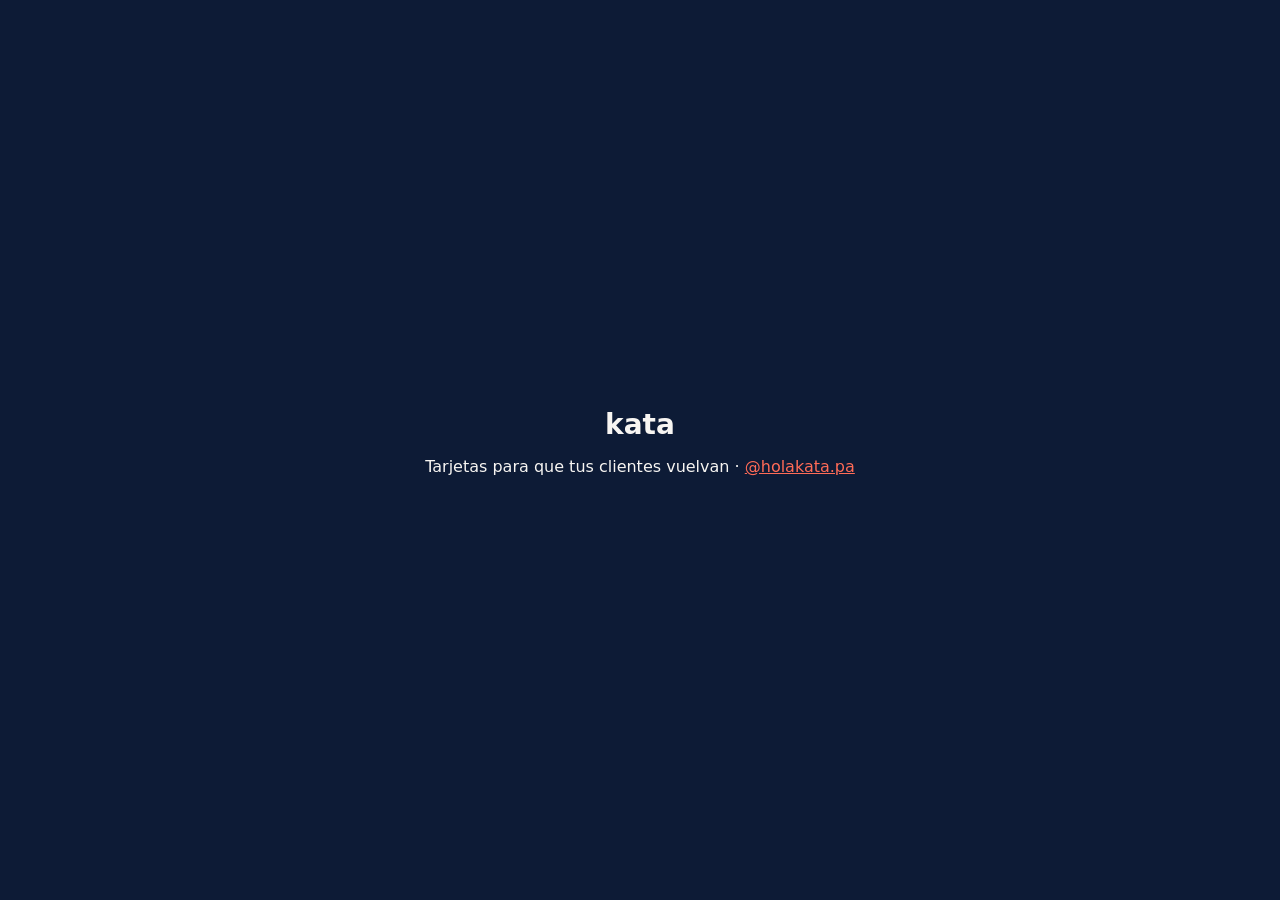
==== index.html @ 75b2d617 "Base de tarjetas Kata: tarjeta de sellos, tarjeta de regalo y panel de recepción" ====
<!doctype html><html lang="es"><head><meta charset="utf-8"><meta name="viewport" content="width=device-width, initial-scale=1"><title>Kata Studio</title>
<style>body{margin:0;min-height:100vh;display:grid;place-items:center;background:#0D1B36;color:#F7F5F2;font-family:system-ui,sans-serif;text-align:center}a{color:#FF6B57}</style></head>
<body><div><p style="font-size:28px;font-weight:800;margin:0">kata</p><p>Tarjetas para que tus clientes vuelvan · <a href="https://www.instagram.com/holakata.pa/">@holakata.pa</a></p></div></body></html>
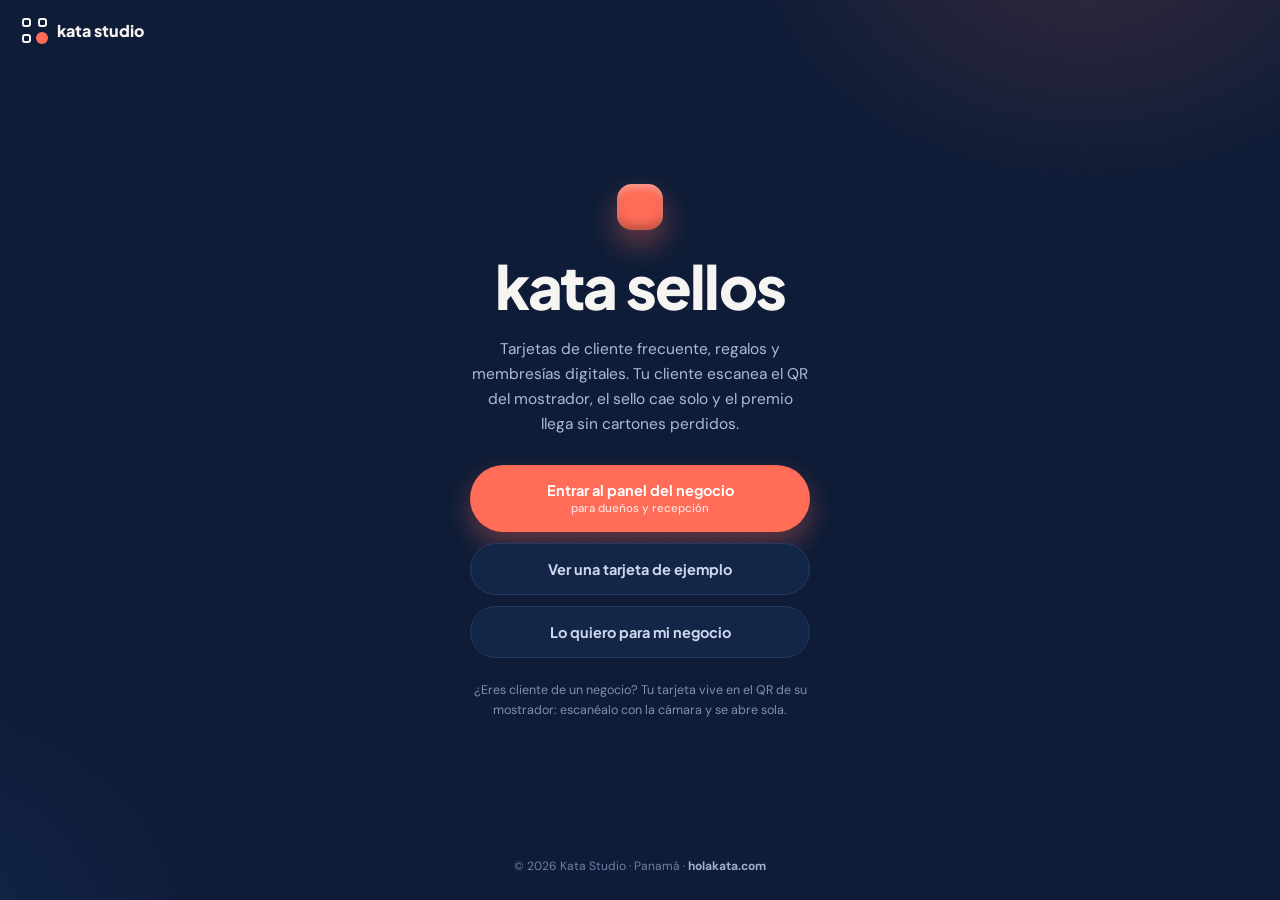
==== commit 9d58fc59: "Portada de kata sellos en la raíz y bienvenida de Kata Studio en el acceso del panel Co-Authored-By:" ====
--- a/index.html
+++ b/index.html
@@ -1,3 +1,49 @@
-<!doctype html><html lang="es"><head><meta charset="utf-8"><meta name="viewport" content="width=device-width, initial-scale=1"><title>Kata Studio</title>
-<style>body{margin:0;min-height:100vh;display:grid;place-items:center;background:#0D1B36;color:#F7F5F2;font-family:system-ui,sans-serif;text-align:center}a{color:#FF6B57}</style></head>
-<body><div><p style="font-size:28px;font-weight:800;margin:0">kata</p><p>Tarjetas para que tus clientes vuelvan · <a href="https://www.instagram.com/holakata.pa/">@holakata.pa</a></p></div></body></html>
+<!doctype html>
+<html lang="es"><head>
+<meta charset="utf-8">
+<meta name="kata-version" content="0">
+<meta name="viewport" content="width=device-width,initial-scale=1">
+<title>kata sellos · Kata Studio</title>
+<meta name="description" content="Tarjetas de cliente frecuente, regalos y membresías digitales con QR. Un producto de Kata Studio, Panamá.">
+<link rel="icon" href="data:image/svg+xml,%3Csvg xmlns='http://www.w3.org/2000/svg' viewBox='0 0 64 64'%3E%3Crect width='64' height='64' rx='14' fill='%230D1B36'/%3E%3Crect x='12' y='12' width='14' height='14' rx='4' fill='none' stroke='%23F7F5F2' stroke-width='5'/%3E%3Crect x='38' y='12' width='14' height='14' rx='4' fill='none' stroke='%23F7F5F2' stroke-width='5'/%3E%3Crect x='12' y='38' width='14' height='14' rx='4' fill='none' stroke='%23F7F5F2' stroke-width='5'/%3E%3Ccircle cx='45' cy='45' r='9' fill='%23FF6B57'/%3E%3C/svg%3E">
+<link rel="preconnect" href="https://fonts.googleapis.com"><link rel="preconnect" href="https://fonts.gstatic.com" crossorigin>
+<link href="https://fonts.googleapis.com/css2?family=Plus+Jakarta+Sans:wght@700;800&family=DM+Sans:opsz,wght@9..40,400;9..40,500;9..40,700&display=swap" rel="stylesheet">
+<style>
+:root{--noche:#0D1B36;--hueso:#F7F5F2;--ac:#FF6B57;--acT:#fff}
+*{margin:0;box-sizing:border-box}
+body{min-height:100svh;display:flex;flex-direction:column;font-family:"DM Sans",sans-serif;color:var(--hueso);background:radial-gradient(500px 360px at 85% -60px,color-mix(in srgb,var(--ac) 16%,transparent),transparent 70%),radial-gradient(520px 420px at -120px 105%,#13254a,transparent 65%),var(--noche)}
+body:after{content:"";position:fixed;inset:0;pointer-events:none;opacity:.4;background-image:url("data:image/svg+xml,%3Csvg xmlns='http://www.w3.org/2000/svg' width='140' height='140'%3E%3Cfilter id='n'%3E%3CfeTurbulence type='fractalNoise' baseFrequency='.85' numOctaves='2'/%3E%3CfeColorMatrix values='0 0 0 0 1 0 0 0 0 1 0 0 0 0 1 0 0 0 .04 0'/%3E%3C/filter%3E%3Crect width='140' height='140' filter='url(%23n)'/%3E%3C/svg%3E")}
+a{color:inherit;text-decoration:none}
+nav{padding:18px 22px}
+.logo{display:inline-flex;align-items:center;gap:10px;font-family:"Plus Jakarta Sans";font-weight:800;font-size:16px}
+.mark{width:25px;height:25px;position:relative}
+.mark i{position:absolute;width:9px;height:9px;border:2.5px solid var(--hueso);border-radius:3px}
+.mark i:nth-child(1){top:0;left:0}.mark i:nth-child(2){top:0;right:0}.mark i:nth-child(3){bottom:0;left:0}
+.mark b{position:absolute;right:-1px;bottom:-1px;width:12px;height:12px;background:var(--ac);border-radius:50%}
+main{flex:1;display:grid;place-items:center;padding:30px 22px 50px;text-align:center}
+.dot{width:46px;height:46px;border-radius:15px;margin:0 auto;background:var(--ac);box-shadow:inset 0 -5px 9px rgba(0,0,0,.25),inset 0 4px 6px rgba(255,255,255,.35),0 14px 30px color-mix(in srgb,var(--ac) 40%,transparent)}
+h1{font-family:"Plus Jakarta Sans";font-weight:800;font-size:clamp(40px,11vw,60px);letter-spacing:-1.8px;margin-top:18px}
+.pitch{margin:14px auto 0;max-width:340px;font-size:15.5px;line-height:1.6;color:#aebad4}
+.botones{display:grid;gap:11px;margin:28px auto 0;max-width:340px;width:100%}
+.btn{display:block;font-family:"Plus Jakarta Sans";font-weight:700;font-size:14.5px;padding:16px 20px;border-radius:999px;background:var(--ac);color:var(--acT);box-shadow:0 12px 26px color-mix(in srgb,var(--ac) 35%,transparent);transition:.25s}
+.btn:hover{transform:translateY(-2px)}
+.btn.sec{background:#132547;color:#cdd8ee;border:1px solid #24395f;box-shadow:none}
+.btn small{display:block;font-family:"DM Sans";font-weight:500;font-size:11.5px;opacity:.8;margin-top:2px}
+.nota{margin:22px auto 0;max-width:340px;font-size:12.5px;line-height:1.6;color:#7d8fb3}
+footer{padding:0 22px 26px;text-align:center;font-size:12px;color:#6d80a6}
+footer a{font-weight:700;color:#9fb0cf}
+</style></head><body>
+<nav><a class="logo" href="https://holakata.com/"><span class="mark"><i></i><i></i><i></i><b></b></span>kata studio</a></nav>
+<main><div>
+ <div class="dot"></div>
+ <h1>kata sellos</h1>
+ <p class="pitch">Tarjetas de cliente frecuente, regalos y membresías digitales. Tu cliente escanea el QR del mostrador, el sello cae solo y el premio llega sin cartones perdidos.</p>
+ <div class="botones">
+  <a class="btn" href="panel/">Entrar al panel del negocio<small>para dueños y recepción</small></a>
+  <a class="btn sec" href="t/?n=jazmin">Ver una tarjeta de ejemplo</a>
+  <a class="btn sec" href="https://wa.me/50767929782?text=Hola%20Kata%2C%20quiero%20kata%20sellos%20para%20mi%20negocio">Lo quiero para mi negocio</a>
+ </div>
+ <p class="nota">¿Eres cliente de un negocio? Tu tarjeta vive en el QR de su mostrador: escanéalo con la cámara y se abre sola.</p>
+</div></main>
+<footer>© 2026 Kata Studio · Panamá · <a href="https://holakata.com/">holakata.com</a></footer>
+</body></html>
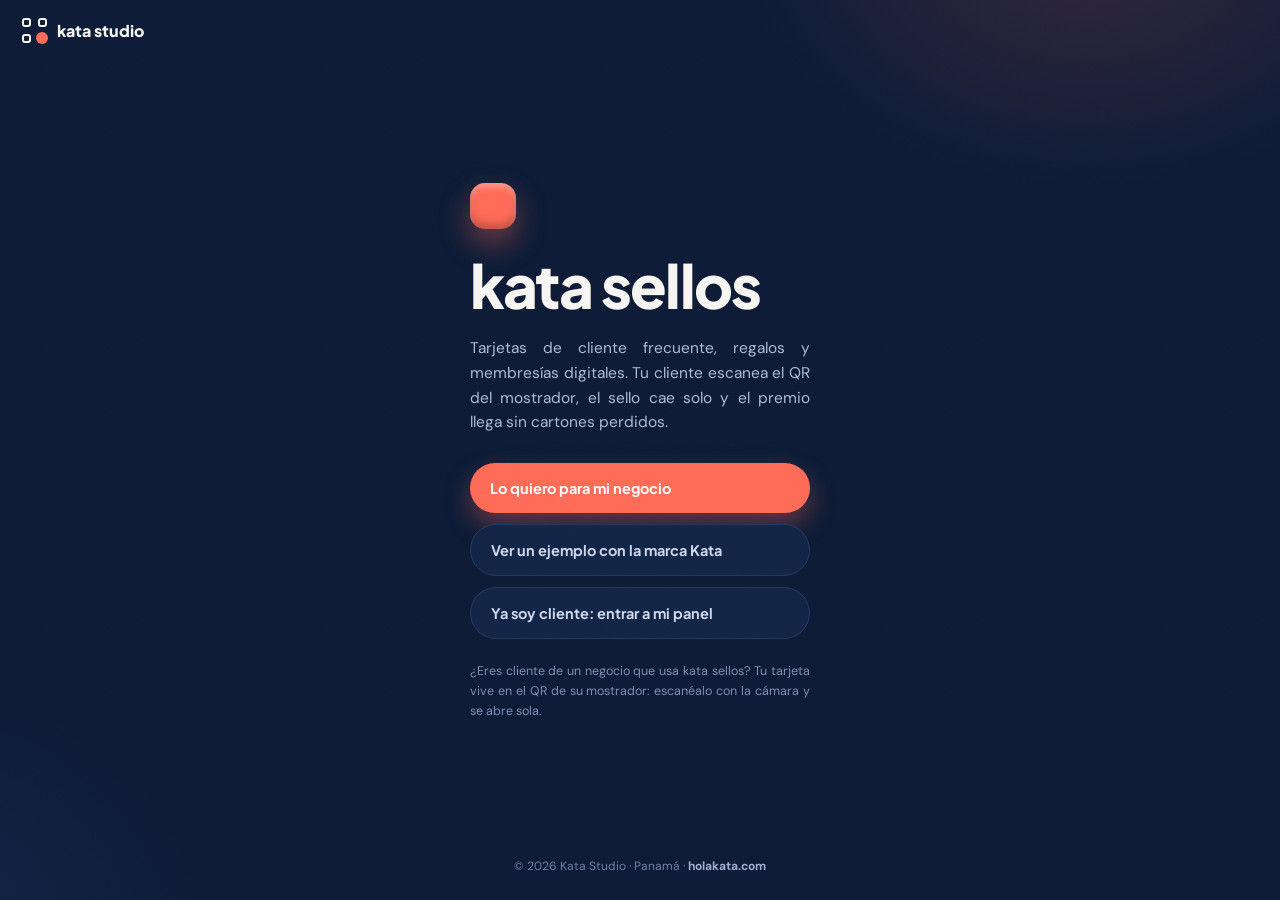
==== commit 1bb7e106: "Portada de kata sellos sin la tarjeta del cliente: ejemplo de marca Kata y acceso de clientes discre" ====
--- a/index.html
+++ b/index.html
@@ -20,16 +20,17 @@
 .mark i{position:absolute;width:9px;height:9px;border:2.5px solid var(--hueso);border-radius:3px}
 .mark i:nth-child(1){top:0;left:0}.mark i:nth-child(2){top:0;right:0}.mark i:nth-child(3){bottom:0;left:0}
 .mark b{position:absolute;right:-1px;bottom:-1px;width:12px;height:12px;background:var(--ac);border-radius:50%}
-main{flex:1;display:grid;place-items:center;padding:30px 22px 50px;text-align:center}
-.dot{width:46px;height:46px;border-radius:15px;margin:0 auto;background:var(--ac);box-shadow:inset 0 -5px 9px rgba(0,0,0,.25),inset 0 4px 6px rgba(255,255,255,.35),0 14px 30px color-mix(in srgb,var(--ac) 40%,transparent)}
+main{flex:1;display:grid;place-items:center;padding:30px 22px 50px}
+main>div{max-width:370px;text-align:left}
+.dot{width:46px;height:46px;border-radius:15px;background:var(--ac);box-shadow:inset 0 -5px 9px rgba(0,0,0,.25),inset 0 4px 6px rgba(255,255,255,.35),0 14px 30px color-mix(in srgb,var(--ac) 40%,transparent)}
 h1{font-family:"Plus Jakarta Sans";font-weight:800;font-size:clamp(40px,11vw,60px);letter-spacing:-1.8px;margin-top:18px}
-.pitch{margin:14px auto 0;max-width:340px;font-size:15.5px;line-height:1.6;color:#aebad4}
-.botones{display:grid;gap:11px;margin:28px auto 0;max-width:340px;width:100%}
+.pitch{margin:14px auto 0;max-width:340px;font-size:15.5px;line-height:1.6;color:#aebad4;text-align:justify}
+.botones{display:grid;gap:11px;margin:28px 0 0;max-width:340px;width:100%}
 .btn{display:block;font-family:"Plus Jakarta Sans";font-weight:700;font-size:14.5px;padding:16px 20px;border-radius:999px;background:var(--ac);color:var(--acT);box-shadow:0 12px 26px color-mix(in srgb,var(--ac) 35%,transparent);transition:.25s}
 .btn:hover{transform:translateY(-2px)}
 .btn.sec{background:#132547;color:#cdd8ee;border:1px solid #24395f;box-shadow:none}
 .btn small{display:block;font-family:"DM Sans";font-weight:500;font-size:11.5px;opacity:.8;margin-top:2px}
-.nota{margin:22px auto 0;max-width:340px;font-size:12.5px;line-height:1.6;color:#7d8fb3}
+.nota{margin:22px auto 0;max-width:340px;font-size:12.5px;line-height:1.6;color:#7d8fb3;text-align:justify}
 footer{padding:0 22px 26px;text-align:center;font-size:12px;color:#6d80a6}
 footer a{font-weight:700;color:#9fb0cf}
 </style></head><body>
@@ -39,11 +40,11 @@
  <h1>kata sellos</h1>
  <p class="pitch">Tarjetas de cliente frecuente, regalos y membresías digitales. Tu cliente escanea el QR del mostrador, el sello cae solo y el premio llega sin cartones perdidos.</p>
  <div class="botones">
-  <a class="btn" href="panel/">Entrar al panel del negocio<small>para dueños y recepción</small></a>
-  <a class="btn sec" href="t/?n=jazmin">Ver una tarjeta de ejemplo</a>
-  <a class="btn sec" href="https://wa.me/50767929782?text=Hola%20Kata%2C%20quiero%20kata%20sellos%20para%20mi%20negocio">Lo quiero para mi negocio</a>
+  <a class="btn" href="https://wa.me/50767929782?text=Hola%20Kata%2C%20quiero%20kata%20sellos%20para%20mi%20negocio">Lo quiero para mi negocio</a>
+  <a class="btn sec" href="https://holakata.com/#demo">Ver un ejemplo con la marca Kata</a>
+  <a class="btn sec" href="panel/">Ya soy cliente: entrar a mi panel</a>
  </div>
- <p class="nota">¿Eres cliente de un negocio? Tu tarjeta vive en el QR de su mostrador: escanéalo con la cámara y se abre sola.</p>
+ <p class="nota">¿Eres cliente de un negocio que usa kata sellos? Tu tarjeta vive en el QR de su mostrador: escanéalo con la cámara y se abre sola.</p>
 </div></main>
 <footer>© 2026 Kata Studio · Panamá · <a href="https://holakata.com/">holakata.com</a></footer>
 </body></html>
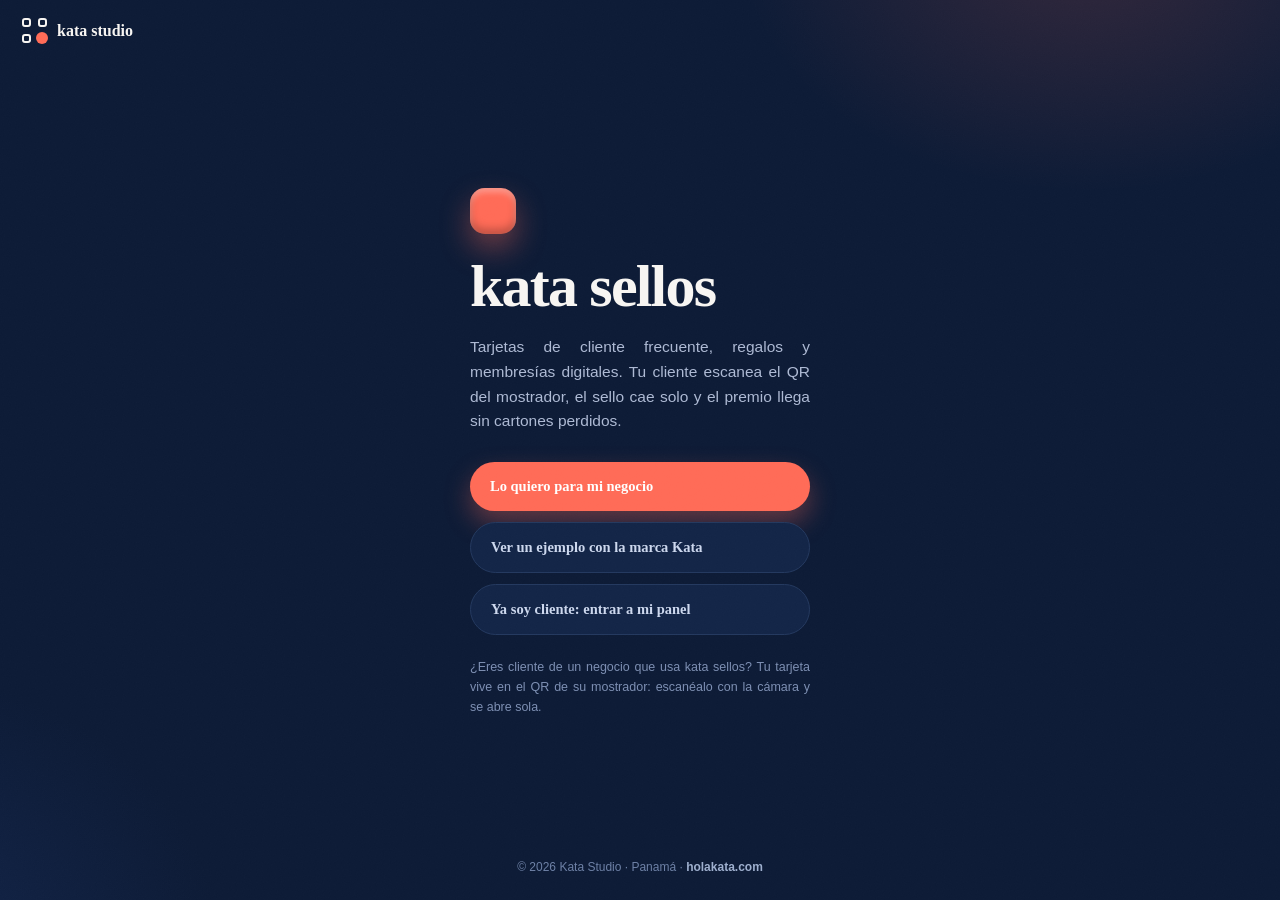
==== commit 8f2452fe: "Auditoria: codigo de 6 digitos con bloqueo, limites de recepcion, regalos enmascarados, CSP, escapad" ====
--- a/index.html
+++ b/index.html
@@ -1,5 +1,7 @@
 <!doctype html>
 <html lang="es"><head>
+<meta http-equiv="Content-Security-Policy" content="default-src 'self'; script-src 'self' 'unsafe-inline'; style-src 'self' 'unsafe-inline'; img-src * data: blob:; media-src * blob:; font-src 'self' data:; connect-src 'self' https://*.supabase.co wss://*.supabase.co; object-src 'none'; base-uri 'self'; form-action 'self'">
+<meta name="referrer" content="strict-origin-when-cross-origin">
 <meta charset="utf-8">
 <meta name="kata-version" content="0">
 <meta name="viewport" content="width=device-width,initial-scale=1">
